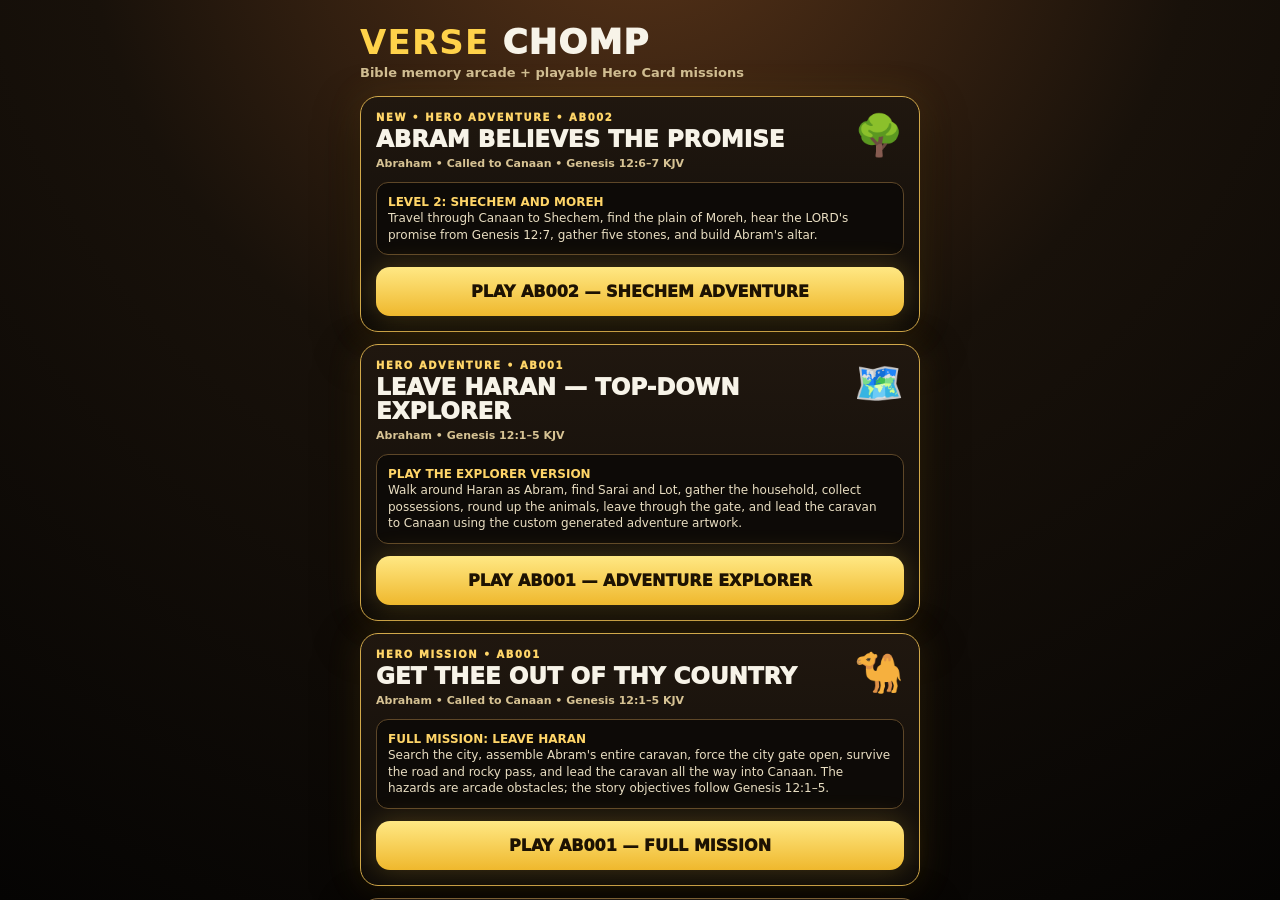
==== index.html @ eb52f1d9 "Load new Verse Chomp fixed-course upgrade" ====
<!doctype html>
<html lang="en">
<head>
<meta charset="utf-8">
<meta name="viewport" content="width=device-width,initial-scale=1,viewport-fit=cover,user-scalable=no">
<meta http-equiv="Cache-Control" content="no-cache, no-store, must-revalidate">
<title>Verse Chomp — Hero Missions</title>
<link rel="stylesheet" href="app.css?v=2">
</head>
<body>
<section id="setup"><div class="wrap">
  <div class="logo"><b>VERSE</b> CHOMP</div>
  <div class="sub">Bible memory arcade + playable Hero Card missions</div>

  <div class="card heroCard">
    <div class="heroTop"><div><div class="heroBadge">NEW • HERO ADVENTURE • AB002</div><div class="heroTitle">ABRAM BELIEVES THE PROMISE</div><div class="heroRef">Abraham • Called to Canaan • Genesis 12:6–7 KJV</div></div><div class="camelMark">🌳</div></div>
    <div class="heroObjective"><b>LEVEL 2: SHECHEM AND MOREH</b><br>Travel through Canaan to Shechem, find the plain of Moreh, hear the LORD's promise from Genesis 12:7, gather five stones, and build Abram's altar.</div>
    <form action="./ab002-adventure/" method="get"><button class="missionStart" type="submit">PLAY AB002 — SHECHEM ADVENTURE</button></form>
  </div>

  <div class="card heroCard">
    <div class="heroTop"><div><div class="heroBadge">HERO ADVENTURE • AB001</div><div class="heroTitle">LEAVE HARAN — TOP-DOWN EXPLORER</div><div class="heroRef">Abraham • Genesis 12:1–5 KJV</div></div><div class="camelMark">🗺️</div></div>
    <div class="heroObjective"><b>PLAY THE EXPLORER VERSION</b><br>Walk around Haran as Abram, find Sarai and Lot, gather the household, collect possessions, round up the animals, leave through the gate, and lead the caravan to Canaan using the custom generated adventure artwork.</div>
    <form action="./ab001-adventure/" method="get"><button class="missionStart" type="submit">PLAY AB001 — ADVENTURE EXPLORER</button></form>
  </div>

  <div class="card heroCard">
    <div class="heroTop"><div><div class="heroBadge">HERO MISSION • AB001</div><div class="heroTitle">GET THEE OUT OF THY COUNTRY</div><div class="heroRef">Abraham • Called to Canaan • Genesis 12:1–5 KJV</div></div><div class="camelMark">🐪</div></div>
    <div class="heroObjective"><b>FULL MISSION: LEAVE HARAN</b><br>Search the city, assemble Abram's entire caravan, force the city gate open, survive the road and rocky pass, and lead the caravan all the way into Canaan. The hazards are arcade obstacles; the story objectives follow Genesis 12:1–5.</div>
    <button id="startHero" class="missionStart">PLAY AB001 — FULL MISSION</button>
  </div>
  <div class="card"><h2>WHAT'S NEW IN THIS BUILD</h2>
    <div class="feature"><div class="ico">🏙️</div><div><b>Five distinct zones</b><small>Dense Haran streets, a city-gate escape, open road, rocky pass, then Canaan.</small></div></div>
    <div class="feature"><div class="ico">🐪</div><div><b>Real caravan chain</b><small>Sarai, Lot, household and possessions visibly snake through the maze behind Abram.</small></div></div>
    <div class="feature"><div class="ico">🌪️</div><div><b>Visible moving hazards</b><small>The hard-to-see moving Haran hazards are now large animated dust devils, with rockfalls and the pursuing sandstorm later in the mission.</small></div></div>
    <div class="feature"><div class="ico">📜</div><div><b>KJV story checkpoints</b><small>The level advances through exact KJV text from Genesis 12 as the journey unfolds.</small></div></div>
  </div>
  <div class="card"><h2>BATTLE ROYALE</h2>
    <div class="feature"><div class="ico">⚔️</div><div><b>2–4 player endless Verse Chomp race</b><small>Use the same scrolling maze and buffered swipe movement as single-player, chomp the KJV verse in order, survive ghosts and the rising glitch, and trigger Verse Power every four correct words.</small></div></div>
    <form action="./royale/" method="get"><button class="verseStart" type="submit">PLAY BATTLE ROYALE</button></form>
  </div>
  <div class="card"><h2>VERSE CHOMP</h2><div class="feature"><div class="ico">📖</div><div><b>Romans 3:23 fixed-course verse run</b><small>Choose the KJV words in order through permanent word rooms while lions, serpents, wolves, and the closing darkness make every route matter.</small></div></div><button id="startVerse" class="verseStart">START VERSE RUN</button></div>
  <div class="card"><h2>SOUND</h2><div class="setting"><div><strong>Adaptive soundtrack</strong><small>Changes intensity with danger</small></div><button id="musicToggle" class="toggle on">ON</button></div><div class="setting"><div><strong>Music volume</strong></div><input id="volume" type="range" min="0" max="100" value="48"></div></div>
  <div class="note">Best in landscape. Swipe anywhere; turns are buffered before intersections.</div>
</div></section>

<section id="game">
  <div id="hud"><div id="ref">AB001 <em>HERO MISSION</em></div><div class="centerHud"><div id="zone" class="zone">HARAN</div><div id="objective" class="objective">ASSEMBLE THE CARAVAN</div></div><div class="stats"><span>♥ <b id="lives">3</b></span><span>★ <b id="score">0</b></span><span id="powerStat">⚡ <b id="power">0/4</b></span><button id="exit">✕</button></div></div>
  <canvas id="canvas"></canvas>
  <div id="missionStrip"><div class="missionHead"><span id="missionText">GATHER EVERYONE AND EVERYTHING</span><span id="missionCount">0/8</span></div><div class="missionBar"><i id="missionBarFill"></i></div></div>
  <div id="queue">•</div><div id="flash"></div><div id="hint">SWIPE TO MOVE<small>Swipe early — your turn is buffered.</small></div>
  <div id="story"><div class="storyCard"><div id="storyKicker" class="storyKicker">GENESIS 12:1 KJV</div><h1 id="storyTitle">THE CALL</h1><div id="storyVerse" class="scripture"></div><p id="storyText"></p><button id="storyGo">BEGIN MISSION</button></div></div>
  <div id="rotate"><div><div class="phone">📱</div><h2>Turn Sideways</h2><p>This mission is built for landscape.</p></div></div>
  <div id="end"><div class="endCard"><h1 id="endTitle">MISSION COMPLETE!</h1><p id="endText"></p><button id="again" class="again">PLAY AGAIN</button><button id="back" class="back">BACK TO MENU</button></div></div>
</section>
<script src="app.js?v=4"></script>
<script src="verse-upgrade.js?v=1"></script>
<script src="hero-art.js?v=3"></script>
<script src="dust-devil-fix.js?v=3"></script>
</body>
</html>
---- app.css ----
:root{--gold:#ffd24a;--cream:#fff3c7;--ink:#f7f3e8;--muted:#b9b08c;--panel:#16130f;--line:#68522d;--good:#7ff0a5;--bad:#ff7474}
*{box-sizing:border-box;-webkit-tap-highlight-color:transparent}
html,body{margin:0;width:100%;height:100%;overflow:hidden;background:#050403;color:var(--ink);font-family:system-ui,-apple-system,"Segoe UI",sans-serif}
button,input{font:inherit}
#setup{position:fixed;inset:0;overflow:auto;padding:18px;background:radial-gradient(circle at 50% -15%,#5b3519,#18110a 46%,#050403)}
.wrap{width:min(100%,560px);margin:auto}.logo{font-size:34px;font-weight:1000;letter-spacing:.035em;margin-top:4px}.logo b{color:var(--gold)}
.sub{color:#d0bd91;font-weight:750;font-size:13px;margin:3px 0 16px}.card{background:linear-gradient(#20170f,#100d09);border:1px solid #7b5f34;border-radius:18px;padding:15px;margin-bottom:12px;box-shadow:0 14px 42px #0009}
.heroCard{border-color:#d1a84a;box-shadow:0 0 34px #e4a82a25,0 16px 44px #0009}.heroTop{display:flex;justify-content:space-between;gap:12px;align-items:flex-start}.heroBadge{font-size:10px;font-weight:1000;letter-spacing:.16em;color:#ffd568}.heroTitle{font-size:23px;font-weight:1000;line-height:1.03;margin-top:5px}.heroRef{font-size:11px;color:#d7c394;font-weight:800;margin-top:5px}.heroObjective{margin-top:12px;padding:11px;border-radius:12px;background:#0d0a07;border:1px solid #5e4728;color:#e9dec2;font-size:12px;line-height:1.38}.heroObjective b{color:#ffd568}.missionStart,.verseStart{width:100%;border:0;border-radius:14px;padding:15px;margin-top:12px;font-weight:1000}.missionStart{background:linear-gradient(#ffe884,#efb82d);color:#1d1202;box-shadow:0 0 26px #ffc83c38}.verseStart{background:#28345d;color:white}
.card h2{font-size:11px;letter-spacing:.14em;color:#d9c59a;margin:0 0 10px}.feature{display:flex;gap:10px;align-items:flex-start;padding:8px 0;border-bottom:1px solid #362a19}.feature:last-child{border:0}.ico{font-size:23px}.feature b{font-size:13px}.feature small{display:block;color:#aa9b78;line-height:1.3;margin-top:2px}.setting{display:flex;align-items:center;justify-content:space-between;gap:12px;margin:10px 0}.setting strong{font-size:13px}.setting small{display:block;color:#9d8d6e;margin-top:2px}.toggle{border:1px solid #806335;background:#1d160d;color:#fff0bf;border-radius:10px;padding:8px 11px;font-weight:900}.toggle.on{background:#493719;border-color:#d7ad55}input[type=range]{width:180px;accent-color:var(--gold)}.note{text-align:center;color:#96866a;font-size:11px;line-height:1.4;margin-top:8px}
#game{display:none;position:fixed;inset:0;background:#030303;touch-action:none;user-select:none;-webkit-user-select:none}body.playing #setup{display:none}body.playing #game{display:block}
#hud{position:absolute;z-index:30;left:0;right:0;top:0;height:42px;background:rgba(8,6,3,.96);border-bottom:1px solid #725629;display:grid;grid-template-columns:auto 1fr auto;align-items:center;gap:8px;padding:0 8px}
#ref{font-weight:1000;font-size:11px;letter-spacing:.055em;white-space:nowrap;color:#ffe39a}#ref em{font-style:normal;color:#91e8a7;font-size:8px}.centerHud{min-width:0}.zone{font-size:9px;font-weight:1000;letter-spacing:.12em;color:#e9c96f;text-align:center}.objective{font-size:11px;font-weight:950;white-space:nowrap;overflow:hidden;text-overflow:ellipsis;text-align:center}.stats{display:flex;align-items:center;gap:7px;font-size:9px;font-weight:1000;white-space:nowrap;color:#c6b993}.stats b{color:white}#exit{border:0;border-radius:8px;padding:5px 7px;background:#2a2114;color:#f7e8bd;font-weight:1000}
#canvas{position:absolute;left:0;right:0;top:42px;bottom:0;width:100vw;height:calc(100vh - 42px);display:block;background:#050403}
#missionStrip{position:absolute;z-index:26;top:48px;left:50%;transform:translateX(-50%);width:min(72vw,540px);padding:7px 10px;border-radius:12px;background:#0b0805df;border:1px solid #9a7538;pointer-events:none}.missionHead{display:flex;justify-content:space-between;gap:12px;font-size:9px;font-weight:1000;letter-spacing:.05em;color:#fff1c5}.missionBar{height:4px;background:#3a2b17;border-radius:9px;margin-top:5px;overflow:hidden}.missionBar i{display:block;height:100%;width:0;background:#ffd24a;transition:.25s}
#queue{position:absolute;z-index:27;left:10px;bottom:10px;width:42px;height:42px;border-radius:50%;display:grid;place-items:center;background:#0b0906dd;border:1px solid #947039;color:#ffd24a;font-size:27px;font-weight:1000;pointer-events:none}
#flash{position:absolute;z-index:35;left:50%;top:52%;transform:translate(-50%,-50%);background:#0c0906ef;border:1px solid #c79a45;border-radius:999px;padding:9px 15px;font-weight:1000;opacity:0;transition:.14s;pointer-events:none;white-space:nowrap}#flash.show{opacity:1}#flash.good{color:#b9ffd0;border-color:#66d58c}#flash.bad{color:#ffb4b4;border-color:#e85a5a}
#hint{position:absolute;z-index:28;left:50%;bottom:16px;transform:translateX(-50%);background:#090704e8;border:1px solid #876632;border-radius:14px;padding:9px 14px;text-align:center;font-weight:900;pointer-events:none;transition:.3s;font-size:12px}#hint small{display:block;color:#b3a27f;font-weight:700;margin-top:2px}#hint.hide{opacity:0;transform:translate(-50%,15px)}
#story{display:none;position:absolute;z-index:45;inset:42px 0 0;background:radial-gradient(circle at 50% 35%,#5d3a1d,#150f08 54%,#050403);place-items:center;padding:18px;text-align:center}#story.show{display:grid}.storyCard{width:min(92vw,560px);border:1px solid #c3943e;background:#120d08ee;border-radius:20px;padding:20px;box-shadow:0 20px 80px #000}.storyKicker{font-size:10px;font-weight:1000;letter-spacing:.18em;color:#f3c85c}.storyCard h1{font-size:28px;line-height:1.02;margin:7px 0}.storyCard p{color:#dfd0ae;line-height:1.45;font-size:13px}.scripture{padding:11px;margin:12px 0;background:#0b0805;border:1px solid #59411f;border-radius:12px;color:#fff0c6;font-family:Georgia,serif;font-size:14px}.storyCard button{width:100%;border:0;border-radius:13px;padding:13px;background:linear-gradient(#ffe788,#eeb42e);color:#201300;font-weight:1000}
#rotate{display:none;position:absolute;z-index:60;inset:42px 0 0;background:#050403f5;place-items:center;text-align:center;padding:30px}#rotate .phone{font-size:56px;transform:rotate(90deg)}#rotate h2{margin:8px 0 4px}#rotate p{margin:0;color:#bba980;font-weight:700}
#end{display:none;position:absolute;z-index:55;inset:42px 0 0;background:#040302ee;place-items:center;padding:20px;text-align:center}#end.show{display:grid}.endCard{width:min(90vw,460px);padding:22px;background:#151008;border:1px solid #c99b43;border-radius:20px;box-shadow:0 18px 70px #000}.endCard h1{margin:0;color:#ffd45e;font-size:30px}.endCard p{color:#d9cbaa;line-height:1.45}.endCard button{width:100%;border:0;border-radius:13px;padding:13px;margin-top:8px;font-weight:1000}.again{background:linear-gradient(#ffe784,#efb62f);color:#1b1102}.back{background:#2b2418;color:#f9edca}
@media(orientation:portrait){body.playing #rotate{display:grid}}
.camelMark{font-size:40px}
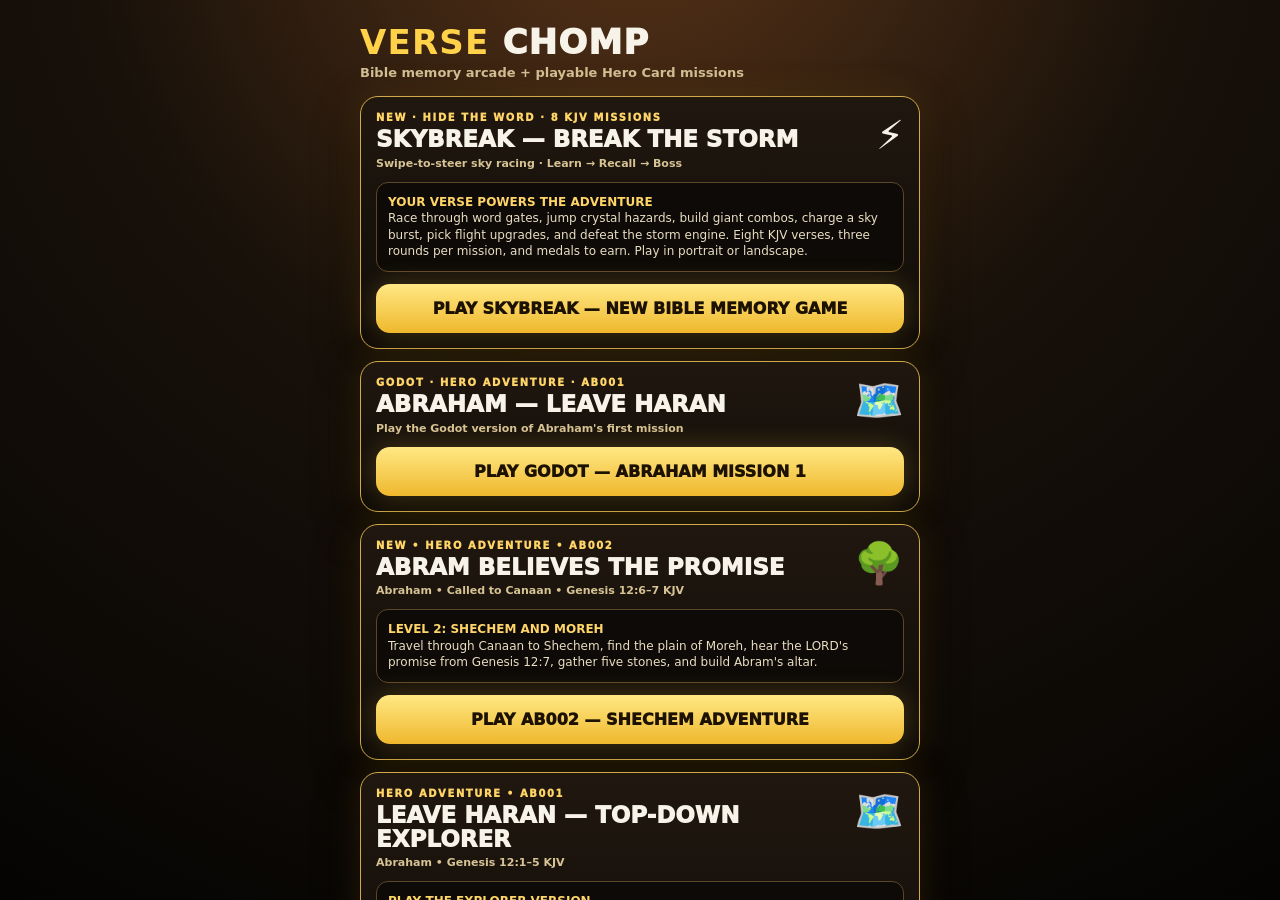
==== commit 1b9e6e31: "Add Skybreak KJV sky-racing memory adventure and game hub links" ====
--- a/index.html
+++ b/index.html
@@ -11,6 +11,17 @@
 <section id="setup"><div class="wrap">
   <div class="logo"><b>VERSE</b> CHOMP</div>
   <div class="sub">Bible memory arcade + playable Hero Card missions</div>
+
+  <div class="card heroCard">
+    <div class="heroTop"><div><div class="heroBadge">NEW · HIDE THE WORD · 8 KJV MISSIONS</div><div class="heroTitle">SKYBREAK — BREAK THE STORM</div><div class="heroRef">Swipe-to-steer sky racing · Learn → Recall → Boss</div></div><div class="camelMark">⚡</div></div>
+    <div class="heroObjective"><b>YOUR VERSE POWERS THE ADVENTURE</b><br>Race through word gates, jump crystal hazards, build giant combos, charge a sky burst, pick flight upgrades, and defeat the storm engine. Eight KJV verses, three rounds per mission, and medals to earn. Play in portrait or landscape.</div>
+    <form action="./skybreak/" method="get"><button class="missionStart" type="submit">PLAY SKYBREAK — NEW BIBLE MEMORY GAME</button></form>
+  </div>
+
+  <div class="card heroCard">
+    <div class="heroTop"><div><div class="heroBadge">GODOT · HERO ADVENTURE · AB001</div><div class="heroTitle">ABRAHAM — LEAVE HARAN</div><div class="heroRef">Play the Godot version of Abraham's first mission</div></div><div class="camelMark">🗺️</div></div>
+    <form action="./godot-ab001/" method="get"><button class="missionStart" type="submit">PLAY GODOT — ABRAHAM MISSION 1</button></form>
+  </div>
 
   <div class="card heroCard">
     <div class="heroTop"><div><div class="heroBadge">NEW • HERO ADVENTURE • AB002</div><div class="heroTitle">ABRAM BELIEVES THE PROMISE</div><div class="heroRef">Abraham • Called to Canaan • Genesis 12:6–7 KJV</div></div><div class="camelMark">🌳</div></div>
@@ -57,5 +68,7 @@
 <script src="verse-upgrade.js?v=1"></script>
 <script src="hero-art.js?v=3"></script>
 <script src="dust-devil-fix.js?v=3"></script>
+<script src="verse-predator-fix.js?v=2"></script>
+<script src="verse-spent-words-fix.js?v=1"></script>
 </body>
 </html>
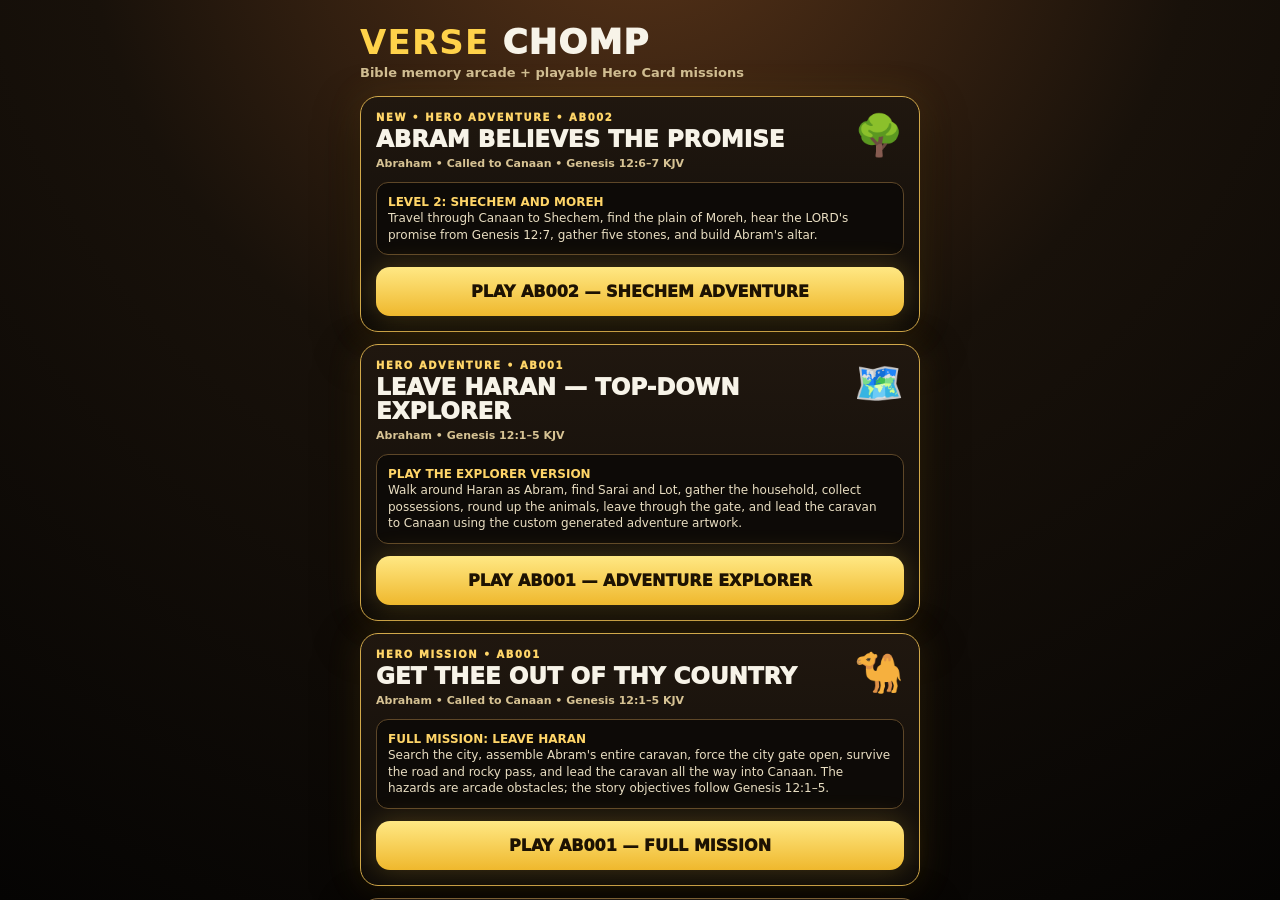
==== commit a1d10c4c: "Load stronger spent-word collision fix" ====
--- a/index.html
+++ b/index.html
@@ -11,17 +11,6 @@
 <section id="setup"><div class="wrap">
   <div class="logo"><b>VERSE</b> CHOMP</div>
   <div class="sub">Bible memory arcade + playable Hero Card missions</div>
-
-  <div class="card heroCard">
-    <div class="heroTop"><div><div class="heroBadge">NEW · HIDE THE WORD · 8 KJV MISSIONS</div><div class="heroTitle">SKYBREAK — BREAK THE STORM</div><div class="heroRef">Swipe-to-steer sky racing · Learn → Recall → Boss</div></div><div class="camelMark">⚡</div></div>
-    <div class="heroObjective"><b>YOUR VERSE POWERS THE ADVENTURE</b><br>Race through word gates, jump crystal hazards, build giant combos, charge a sky burst, pick flight upgrades, and defeat the storm engine. Eight KJV verses, three rounds per mission, and medals to earn. Play in portrait or landscape.</div>
-    <form action="./skybreak/" method="get"><button class="missionStart" type="submit">PLAY SKYBREAK — NEW BIBLE MEMORY GAME</button></form>
-  </div>
-
-  <div class="card heroCard">
-    <div class="heroTop"><div><div class="heroBadge">GODOT · HERO ADVENTURE · AB001</div><div class="heroTitle">ABRAHAM — LEAVE HARAN</div><div class="heroRef">Play the Godot version of Abraham's first mission</div></div><div class="camelMark">🗺️</div></div>
-    <form action="./godot-ab001/" method="get"><button class="missionStart" type="submit">PLAY GODOT — ABRAHAM MISSION 1</button></form>
-  </div>
 
   <div class="card heroCard">
     <div class="heroTop"><div><div class="heroBadge">NEW • HERO ADVENTURE • AB002</div><div class="heroTitle">ABRAM BELIEVES THE PROMISE</div><div class="heroRef">Abraham • Called to Canaan • Genesis 12:6–7 KJV</div></div><div class="camelMark">🌳</div></div>
@@ -69,6 +58,6 @@
 <script src="hero-art.js?v=3"></script>
 <script src="dust-devil-fix.js?v=3"></script>
 <script src="verse-predator-fix.js?v=2"></script>
-<script src="verse-spent-words-fix.js?v=1"></script>
+<script src="verse-spent-words-fix.js?v=2"></script>
 </body>
 </html>
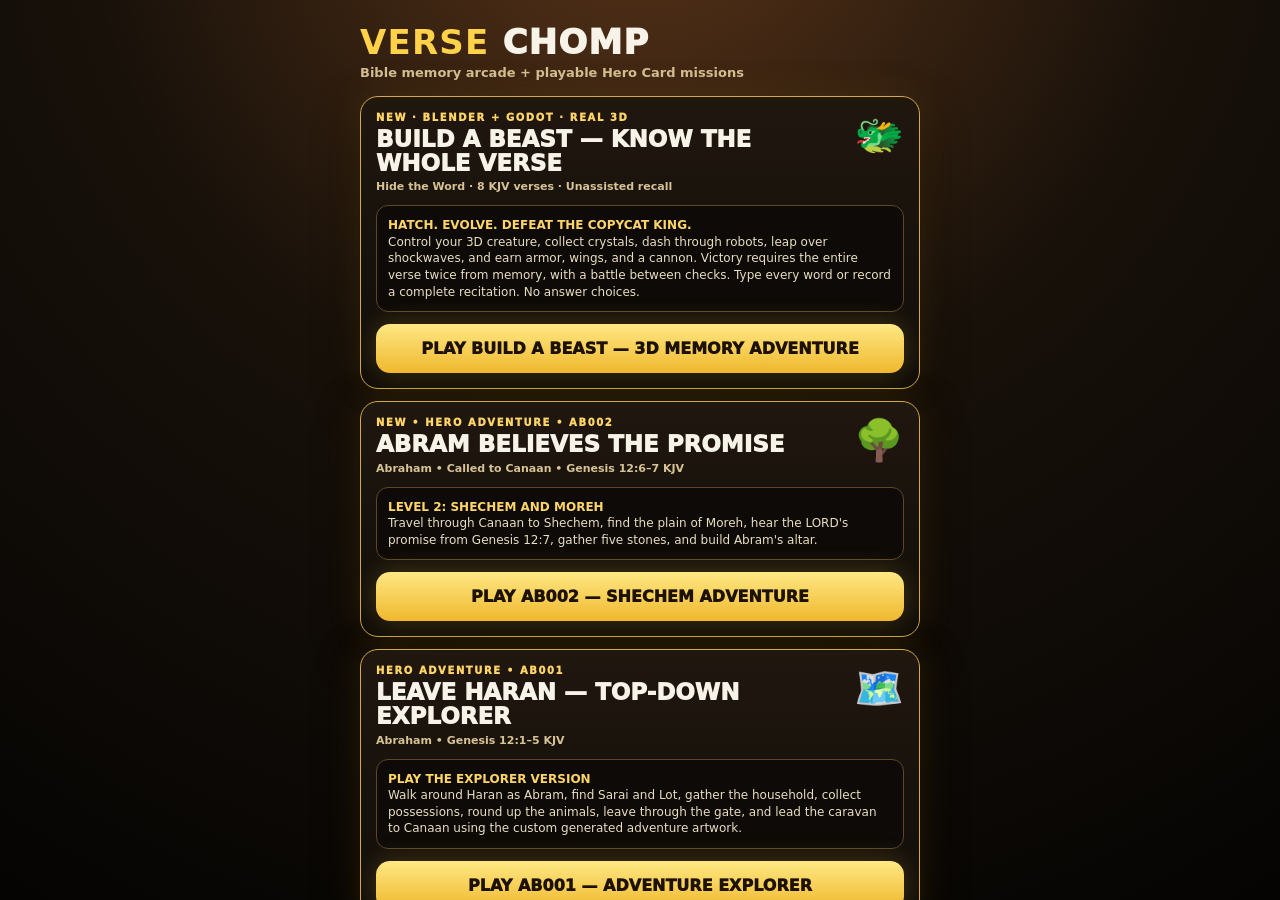
==== commit 5e7b17ac: "Link the playable Blender/Godot Build a Beast game from the game hub" ====
--- a/index.html
+++ b/index.html
@@ -11,6 +11,13 @@
 <section id="setup"><div class="wrap">
   <div class="logo"><b>VERSE</b> CHOMP</div>
   <div class="sub">Bible memory arcade + playable Hero Card missions</div>
+
+  <div class="card heroCard">
+    <div class="heroTop"><div><div class="heroBadge">NEW · BLENDER + GODOT · REAL 3D</div><div class="heroTitle">BUILD A BEAST — KNOW THE WHOLE VERSE</div><div class="heroRef">Hide the Word · 8 KJV verses · Unassisted recall</div></div><div class="camelMark">🐲</div></div>
+    <div class="heroObjective"><b>HATCH. EVOLVE. DEFEAT THE COPYCAT KING.</b><br>Control your 3D creature, collect crystals, dash through robots, leap over shockwaves, and earn armor, wings, and a cannon. Victory requires the entire verse twice from memory, with a battle between checks. Type every word or record a complete recitation. No answer choices.</div>
+    <form action="./beast/" method="get"><button class="missionStart" type="submit">PLAY BUILD A BEAST — 3D MEMORY ADVENTURE</button></form>
+  </div>
+
 
   <div class="card heroCard">
     <div class="heroTop"><div><div class="heroBadge">NEW • HERO ADVENTURE • AB002</div><div class="heroTitle">ABRAM BELIEVES THE PROMISE</div><div class="heroRef">Abraham • Called to Canaan • Genesis 12:6–7 KJV</div></div><div class="camelMark">🌳</div></div>
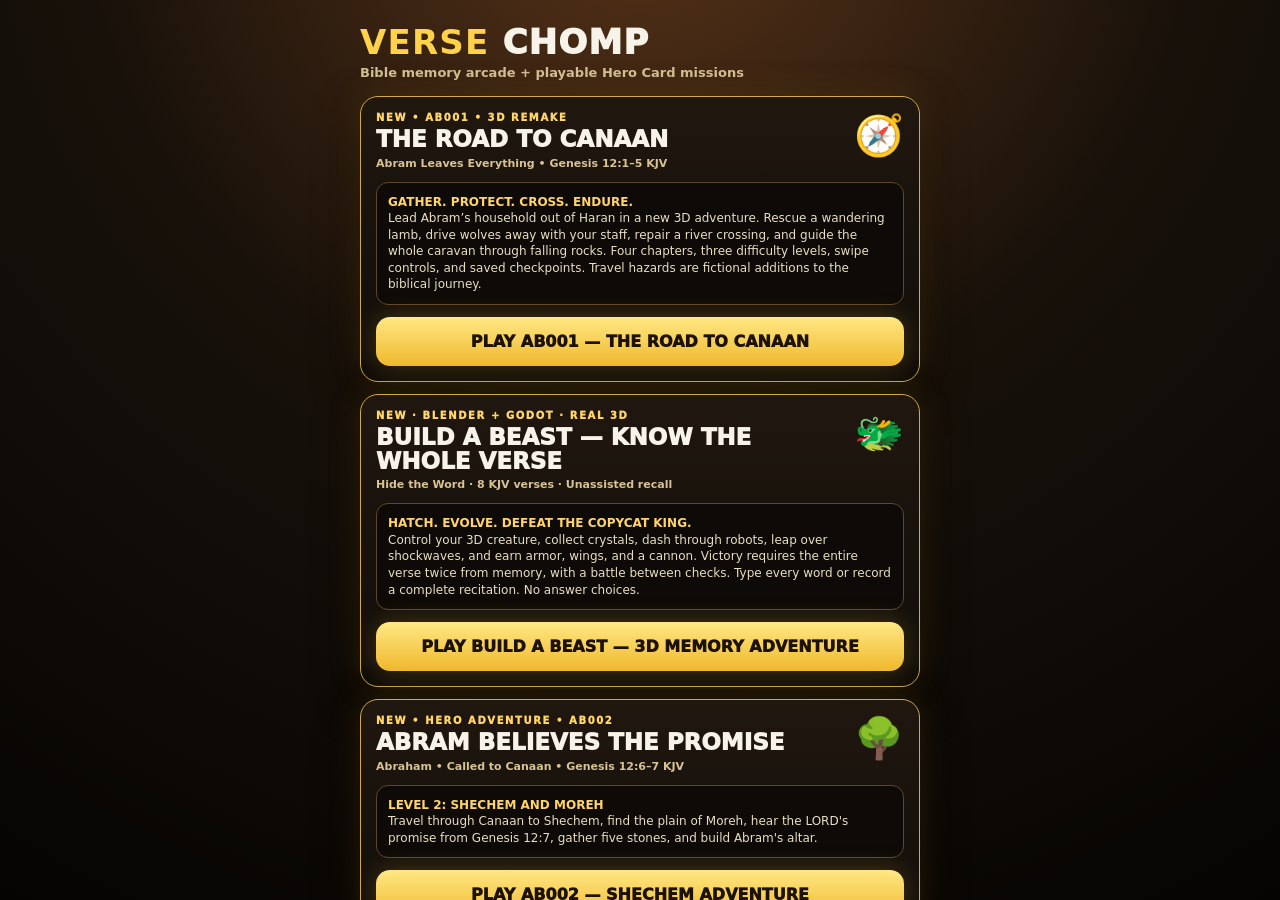
==== commit 6bc9dbe3: "Feature the new AB001 Road to Canaan and update existing game launchers" ====
--- a/index.html
+++ b/index.html
@@ -13,6 +13,12 @@
   <div class="sub">Bible memory arcade + playable Hero Card missions</div>
 
   <div class="card heroCard">
+    <div class="heroTop"><div><div class="heroBadge">NEW • AB001 • 3D REMAKE</div><div class="heroTitle">THE ROAD TO CANAAN</div><div class="heroRef">Abram Leaves Everything • Genesis 12:1–5 KJV</div></div><div class="camelMark">🧭</div></div>
+    <div class="heroObjective"><b>GATHER. PROTECT. CROSS. ENDURE.</b><br>Lead Abram’s household out of Haran in a new 3D adventure. Rescue a wandering lamb, drive wolves away with your staff, repair a river crossing, and guide the whole caravan through falling rocks. Four chapters, three difficulty levels, swipe controls, and saved checkpoints. Travel hazards are fictional additions to the biblical journey.</div>
+    <form action="./godot-ab001/" method="get"><button class="missionStart" type="submit">PLAY AB001 — THE ROAD TO CANAAN</button></form>
+  </div>
+
+  <div class="card heroCard">
     <div class="heroTop"><div><div class="heroBadge">NEW · BLENDER + GODOT · REAL 3D</div><div class="heroTitle">BUILD A BEAST — KNOW THE WHOLE VERSE</div><div class="heroRef">Hide the Word · 8 KJV verses · Unassisted recall</div></div><div class="camelMark">🐲</div></div>
     <div class="heroObjective"><b>HATCH. EVOLVE. DEFEAT THE COPYCAT KING.</b><br>Control your 3D creature, collect crystals, dash through robots, leap over shockwaves, and earn armor, wings, and a cannon. Victory requires the entire verse twice from memory, with a battle between checks. Type every word or record a complete recitation. No answer choices.</div>
     <form action="./beast/" method="get"><button class="missionStart" type="submit">PLAY BUILD A BEAST — 3D MEMORY ADVENTURE</button></form>
@@ -25,22 +31,18 @@
     <form action="./ab002-adventure/" method="get"><button class="missionStart" type="submit">PLAY AB002 — SHECHEM ADVENTURE</button></form>
   </div>
 
-  <div class="card heroCard">
-    <div class="heroTop"><div><div class="heroBadge">HERO ADVENTURE • AB001</div><div class="heroTitle">LEAVE HARAN — TOP-DOWN EXPLORER</div><div class="heroRef">Abraham • Genesis 12:1–5 KJV</div></div><div class="camelMark">🗺️</div></div>
-    <div class="heroObjective"><b>PLAY THE EXPLORER VERSION</b><br>Walk around Haran as Abram, find Sarai and Lot, gather the household, collect possessions, round up the animals, leave through the gate, and lead the caravan to Canaan using the custom generated adventure artwork.</div>
-    <form action="./ab001-adventure/" method="get"><button class="missionStart" type="submit">PLAY AB001 — ADVENTURE EXPLORER</button></form>
-  </div>
 
-  <div class="card heroCard">
+
+  <div class="card heroCard" hidden>
     <div class="heroTop"><div><div class="heroBadge">HERO MISSION • AB001</div><div class="heroTitle">GET THEE OUT OF THY COUNTRY</div><div class="heroRef">Abraham • Called to Canaan • Genesis 12:1–5 KJV</div></div><div class="camelMark">🐪</div></div>
     <div class="heroObjective"><b>FULL MISSION: LEAVE HARAN</b><br>Search the city, assemble Abram's entire caravan, force the city gate open, survive the road and rocky pass, and lead the caravan all the way into Canaan. The hazards are arcade obstacles; the story objectives follow Genesis 12:1–5.</div>
     <button id="startHero" class="missionStart">PLAY AB001 — FULL MISSION</button>
   </div>
-  <div class="card"><h2>WHAT'S NEW IN THIS BUILD</h2>
-    <div class="feature"><div class="ico">🏙️</div><div><b>Five distinct zones</b><small>Dense Haran streets, a city-gate escape, open road, rocky pass, then Canaan.</small></div></div>
-    <div class="feature"><div class="ico">🐪</div><div><b>Real caravan chain</b><small>Sarai, Lot, household and possessions visibly snake through the maze behind Abram.</small></div></div>
-    <div class="feature"><div class="ico">🌪️</div><div><b>Visible moving hazards</b><small>The hard-to-see moving Haran hazards are now large animated dust devils, with rockfalls and the pursuing sandstorm later in the mission.</small></div></div>
-    <div class="feature"><div class="ico">📜</div><div><b>KJV story checkpoints</b><small>The level advances through exact KJV text from Genesis 12 as the journey unfolds.</small></div></div>
+  <div class="card"><h2>NEW IN AB001</h2>
+    <div class="feature"><div class="ico">🏘️</div><div><b>A household depending on you</b><small>Find Sarai, Lot, the household, possessions, and animals. Bring everyone to each chapter’s exit.</small></div></div>
+    <div class="feature"><div class="ico">🐺</div><div><b>Protect the back of the caravan</b><small>Drive wolves away with your staff, call stragglers, and decide when to spend energy running.</small></div></div>
+    <div class="feature"><div class="ico">🌊</div><div><b>A crossing and a rockfall pass</b><small>Collect driftwood, repair the crossing, refill water, and dodge warned rockfall lanes.</small></div></div>
+    <div class="feature"><div class="ico">📜</div><div><b>KJV story checkpoints</b><small>Genesis 12:1–5 frames the journey. Added travel encounters are clearly identified as fiction.</small></div></div>
   </div>
   <div class="card"><h2>BATTLE ROYALE</h2>
     <div class="feature"><div class="ico">⚔️</div><div><b>2–4 player endless Verse Chomp race</b><small>Use the same scrolling maze and buffered swipe movement as single-player, chomp the KJV verse in order, survive ghosts and the rising glitch, and trigger Verse Power every four correct words.</small></div></div>
@@ -66,5 +68,6 @@
 <script src="dust-devil-fix.js?v=3"></script>
 <script src="verse-predator-fix.js?v=2"></script>
 <script src="verse-spent-words-fix.js?v=2"></script>
+<script src="ab001-remake-link.js?v=1"></script>
 </body>
 </html>
